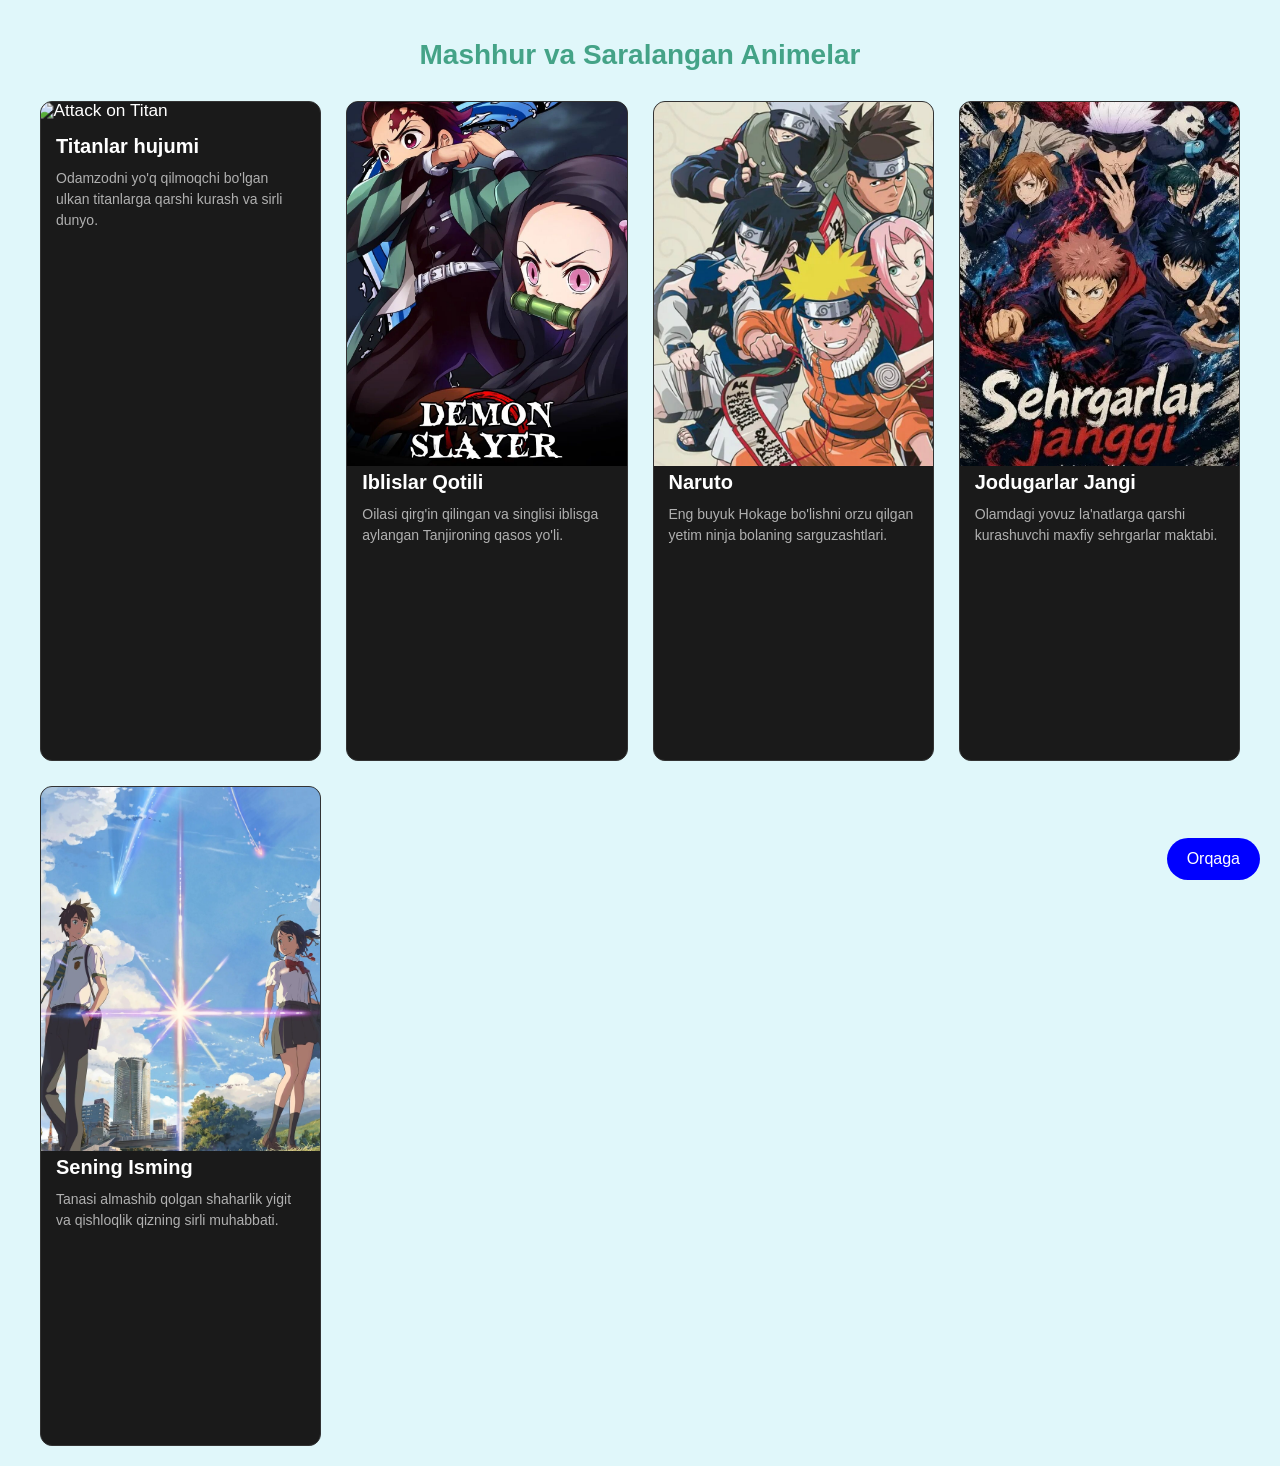
==== anime.html @ c7e9103d "Add files via upload" ====
<!DOCTYPE html>
<html lang="uz">
<head>
    <meta charset="UTF-8">
    <meta name="viewport" content="width=device-width, initial-scale=1.0">
    <title>Top Animelar</title>
    <link rel="stylesheet" href="dizayn.css">
</head>
<body class="anime-body">

    <h1 class="anime-title">Mashhur va Saralangan Animelar</h1>

    <!-- Animelar Grid konteyneri -->
    <div class="anime-grid">

        <!-- 1-Anime -->
        <div class="anime-card">
            <div>
                <img src="rasmlar/Attack.jpg" alt="Attack on Titan" class="anime-img">
                <div class="anime-content">
                    <h3>Titanlar hujumi</h3>
                    <p>Odamzodni yo'q qilmoqchi bo'lgan ulkan titanlarga qarshi kurash va sirli dunyo.</p>
                </div>
            </div>
            <div class="anime-video">
                <iframe src="https://www.google.com/goto?url=CAESXQHrOzAVLEzM0EqwbL8PSbQzCQNRnVqohbWt4xJsdcsrI3VDag_I1VY_Ft5GieiFIiADctHbh9YpEhIeCgl9_fEb3MY8tUQr9S0_gb5aHNe9IH7uZT2TRUzy-jVj1Q" title="Aot short" allowfullscreen></iframe>
            </div>
        </div>

        <!-- 2-Anime -->
        <div class="anime-card">
            <div>
                <img src="rasmlar/demon.jpg" alt="Demon Slayer" class="anime-img">
                <div class="anime-content">
                    <h3>Iblislar Qotili</h3>
                    <p>Oilasi qirg'in qilingan va singlisi iblisga aylangan Tanjironing qasos yo'li.</p>
                </div>
            </div>
            <div class="anime-video">
                <iframe src="https://mover.uz/watch/lKidIXoY?start=2" title="Demon Slayer Short" allowfullscreen></iframe>
            </div>
        </div>

        <!-- 3-Anime -->
        <div class="anime-card">
            <div>
                <img src="rasmlar/naruto.jpg" alt="Naruto" class="anime-img">
                <div class="anime-content">
                    <h3>Naruto</h3>
                    <p>Eng buyuk Hokage bo'lishni orzu qilgan yetim ninja bolaning sarguzashtlari.</p>
                </div>
            </div>
            <div class="anime-video">
                <iframe src="https://mover.uz/watch/9Amm5Gcd" title="Naruto Short" allowfullscreen></iframe>
            </div>
        </div>

        <!-- 4-Anime -->
        <div class="anime-card">
            <div>
                <img src="rasmlar/sehrgarlar.jpg" alt="Jujutsu Kaisen" class="anime-img">
                <div class="anime-content">
                    <h3>Jodugarlar Jangi</h3>
                    <p>Olamdagi yovuz la'natlarga qarshi kurashuvchi maxfiy sehrgarlar maktabi.</p>
                </div>
            </div>
            <div class="anime-video">
                <iframe src="https://mover.uz/watch/a0e8YjOn?start=455" title="Jujutsu Kaisen Short" allowfullscreen></iframe>
            </div>
        </div>

        <!-- 5-Anime -->
        <div class="anime-card">
            <div>
                <img src="rasmlar/yourname.jpg" alt="Your Name" class="anime-img">
                <div class="anime-content">
                    <h3>Sening Isming</h3>
                    <p>Tanasi almashib qolgan shaharlik yigit va qishloqlik qizning sirli muhabbati.</p>
                </div>
            </div>
            <div class="anime-video">
                <iframe src="https://www.google.com/goto?url=CAESVwHrOzAVzKU8aTdWZz1jUAUZHIcg82ra6Mumzv2NjPCPZLoGcb4kEqoBshY2Y38ClRetQHkWtn0MLeeUE7Iz5jNGkmvi-JVfV_2VGhBod4yHD0mGV6bZqQ" title="Sening isming Short" allowfullscreen></iframe>
            </div>
        </div>

    </div>

    <!-- Orqaga tugmasi -->
    <a href="index.html" class="back-btn">Orqaga</a>

</body>
</html>
---- dizayn.css ----
body {                                         /* asosiy body */
    font-family: sans-serif;
    background-color: #e0f7fa;
    color: black;
    margin: 0;
    padding: 20px;
}
/* orqaga tugmasi */
.back-btn {
    position: fixed; 
    bottom: 20px;          
    right: 20px;           
    z-index: 9999;         
    
    background-color: blue;
    color: white;
    padding: 12px 20px;
    text-decoration: none;
    border-radius: 30px;
}


/* Tugmalar joylashuvi uchun k0d */
.buttons-container {
    display: grid;
    grid-template-columns: repeat(2, 275px);
    grid-template-rows: repeat(2, 275px); 
    justify-content: center;                 
    gap: 20px;                               
}
/* Har bir tugmaning o'ziga xos chiroyli dizayni */
.menu-btn {
    color: #773030;
    font-size: 22px;
    font-weight: bold;
    border: none;
    border-radius: 16px;
    cursor: pointer;
    transition: transform 0.2s, box-shadow 0.2s;
    display: flex;
    justify-content: center;
    align-items: center;
    text-decoration: none;
    box-shadow: 0 4px 10px rgba(0,0,0,0.3);
}

.btn-1 {
    background-color: #ff5733; /* 1-tugma rangi */
}

.btn-2 {
    background-color: #3498db; /* 2-tugma rangi */
}

.btn-3 {
    background-color: #2ecc71; /* 3-tugma rangi */
}

.btn-4 {
    background-color: #9b59b6; /* 4-tugma rangi */
}





/* Anime sahifasi uchun zamonaviy dizayn */
.anime-body {
    background-color: #e0f7fa;
    color: white;
    font-family: sans-serif;
    margin: 0;
    padding: 20px;
}

.anime-title {
    text-align: center;
    font-size: 28px;
    margin-bottom: 30px;
    color: #44a387;
}

/* Kartochkalarni to'rsimon (grid) joylashuvi */
.anime-grid {
    display: grid;
    grid-template-columns: repeat(auto-fill, minmax(230px, 1fr));
    gap: 25px;
    max-width: 1200px;
    margin: 0 auto;
}

/* Har bir anime kartochkasi */
.anime-card {
    background: #1a1a1a;
    border-radius: 12px;
    overflow: hidden;
    border: 1px solid #333;
    transition: 0.3s ease;
    display: flex;
    flex-direction: column;
    justify-content: space-between;
}

.anime-card:hover {
    transform: translateY(-8px);
    border-color: #44a387;
    box-shadow: 0 12px 25px rgba(68, 163, 135, 0.25);
}

.anime-img {
    width: 100%;
    height: 350px;
    object-fit: cover;
    transform: scale(1.08);
}

.anime-content {
    padding: 15px;
}

.anime-content h3 {
    margin: 0 0 10px 0;
    font-size: 20px;
}

.anime-content p {
    color: #b0b0b0;
    font-size: 14px;
    line-height: 1.5;
    margin: 0;
}

/* Video/Shorts qismi uchun */
.anime-video {
    padding: 0 15px 15px 15px;
}

.anime-video iframe {
    width: 100%;
    height: 180px;
    border-radius: 8px;
    border: none;
}

.navbar {
  display: flex;
  justify-content: center; 
  align-items: center;
  background-color: #1e293b;
  gap: 15px;               
  padding: 15px;
  margin-bottom: 20px;
}


.nav-btn {
  display: inline-block;
  padding: 12px 24px;
  color: white;
  text-decoration: none;  
  font-weight: bold;
  border-radius: 12px; 
  transition: transform 0.2s, opacity 0.2s;
}

.nav-btn:hover {
  opacity: 0.9;
  transform: translateY(-2px); 
}

.kitoblar { background-color: #3498db; }
.shoirlar { background-color: #e74c3c; }
.filmlar  { background-color: #2ecc71; }
.animelar { background-color: #9b59b6; }


.custom-details {
  background: #ffffff;
  border-radius: 12px;
  margin-bottom: 12px;
  overflow: hidden;
  box-shadow: 0 2px 8px rgba(0, 0, 0, 0.05);
  transition: all 0.3s ease;
}

.custom-details[open] {
  box-shadow: 0 5px 15px rgba(108, 92, 231, 0.2);
}


.custom-details summary {
  padding: 14px 18px;
  font-size: 16px;
  font-weight: 600;
  color: #333;
  cursor: pointer;
  list-style: none;
  display: flex;
  justify-content: space-between;
  align-items: center;
  transition: background 0.2s;
}

.custom-details summary:hover {
  background-color: #f8f9fa;
  color: #6c5ce7;
}


.custom-details summary::after {
  content: '✦';
  font-size: 14px;
  color: #6c5ce7;
  transition: transform 0.3s;
}

.custom-details[open] summary::after {
  transform: rotate(45deg);
}


.rasm-kichik {
  width: 200px;      
  height: auto;        
  object-fit: cover;   
  border-radius: 8px; 
}
#modal-image {
    width: 100%;
    max-width: 350px;
    height: 200px;

    object-fit: cover;
    border-radius: 10px;

    margin-bottom: 15px;
}
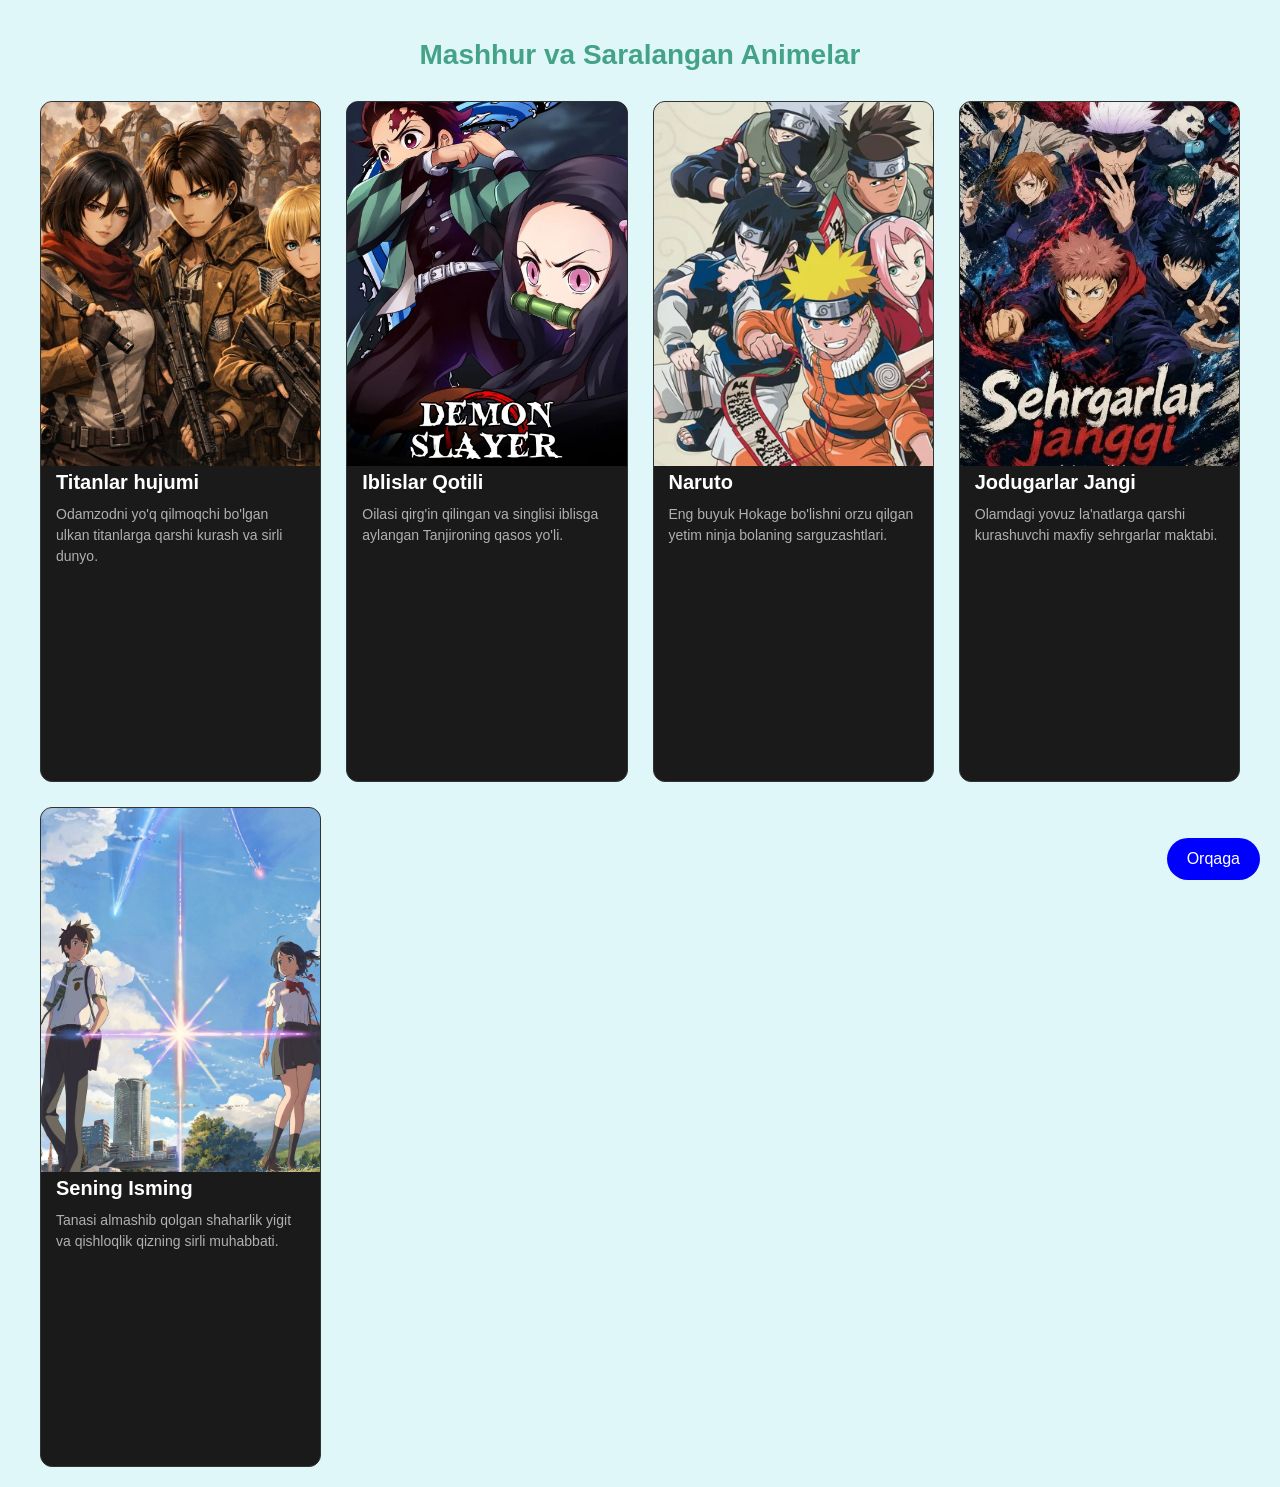
==== commit 6d5578c4: "Fix HTML formatting and update image paths" ====
--- a/anime.html
+++ b/anime.html
@@ -16,7 +16,7 @@
         <!-- 1-Anime -->
         <div class="anime-card">
             <div>
-                <img src="rasmlar/Attack.jpg" alt="Attack on Titan" class="anime-img">
+                <img src="rasmlar/attack.jpg" alt="Attack on Titan" class="anime-img">
                 <div class="anime-content">
                     <h3>Titanlar hujumi</h3>
                     <p>Odamzodni yo'q qilmoqchi bo'lgan ulkan titanlarga qarshi kurash va sirli dunyo.</p>
@@ -89,4 +89,4 @@
     <a href="index.html" class="back-btn">Orqaga</a>
 
 </body>
-</html>+</html>
